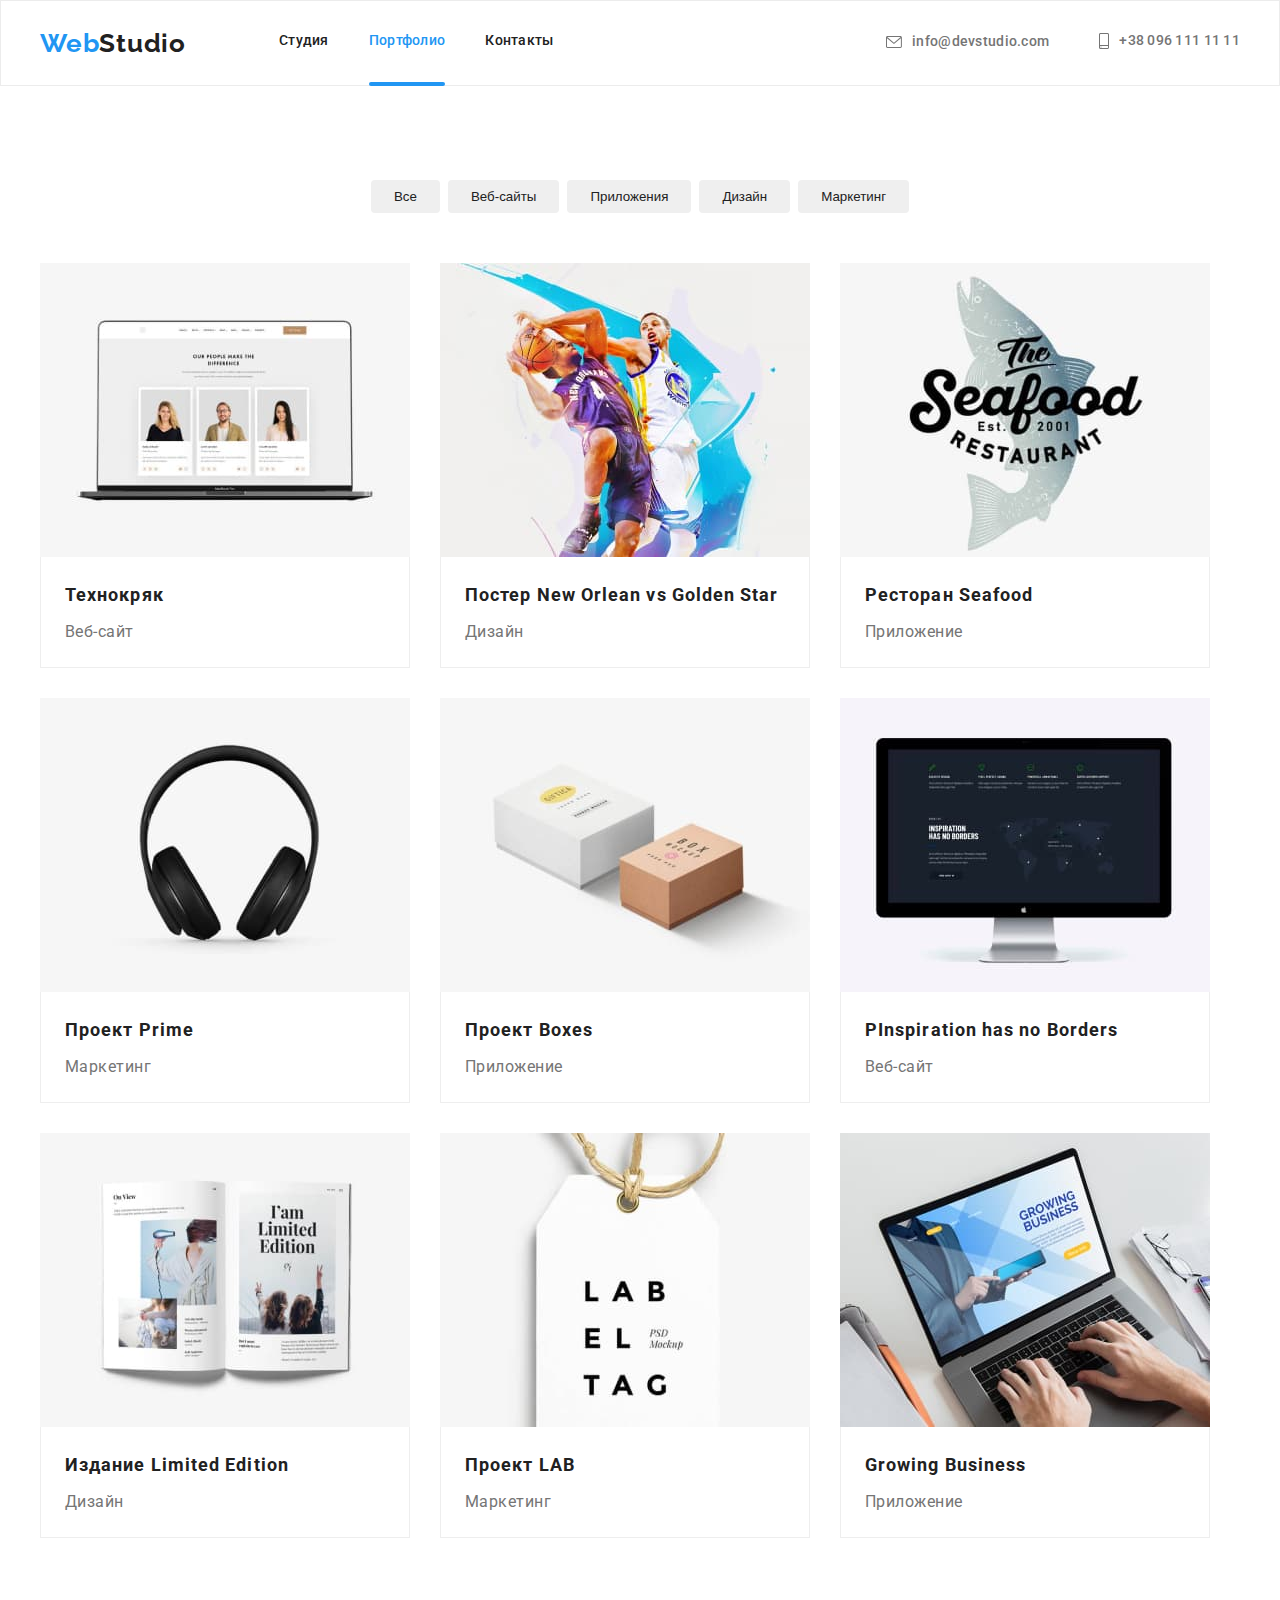
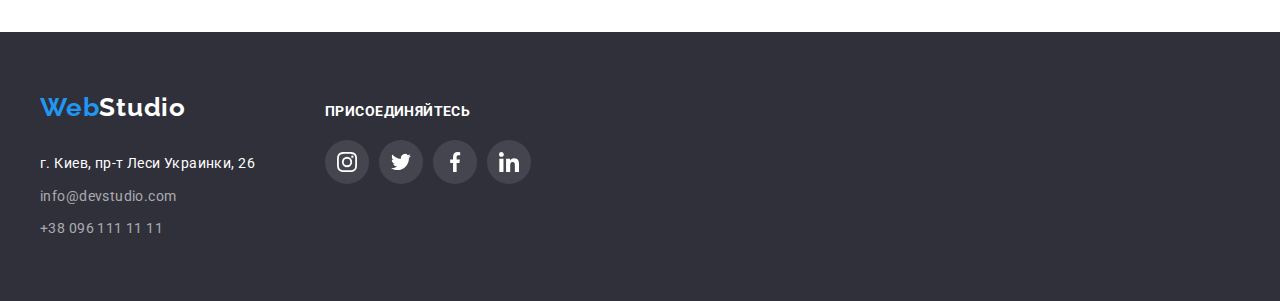
==== portfolio.html @ f59c638e "111" ====
<!DOCTYPE html>
<html lang="en">
  <head>
    <meta charset="UTF-8" />
    <meta http-equiv="X-UA-Compatible" content="IE=edge" />
    <meta name="viewport" content="width=device-width, initial-scale=1.0" />
    <title>Portfolio</title>
    <link
      rel="stylesheet"
      href="https://cdnjs.cloudflare.com/ajax/libs/modern-normalize/1.1.0/modern-normalize.min.css"
      integrity="sha512-wpPYUAdjBVSE4KJnH1VR1HeZfpl1ub8YT/NKx4PuQ5NmX2tKuGu6U/JRp5y+Y8XG2tV+wKQpNHVUX03MfMFn9Q=="
      crossorigin="anonymous"
      referrerpolicy="no-referrer"
    />
    <link rel="preconnect" href="https://fonts.gstatic.com" />
    <link rel="preconnect" href="https://fonts.googleapis.com" />
    <link rel="preconnect" href="https://fonts.gstatic.com" crossorigin />
    <link
      href="https://fonts.googleapis.com/css2?family=Raleway:wght@700&family=Roboto:wght@400;500;700;900&display=swap"
      rel="stylesheet"
    />
    <link rel="stylesheet" href="./css/styles.css" />
  </head>
  <body>
    <div>
      <!--Шапка сайта-->
      <header class="page-header">
        <div class="container header-container">
          <nav class="nav-box">
            <a class="nav-logo" href="./index.html"
              ><span class="logo-web">Web</span><span class="logo-studio">Studio</span></a
            >
            <ul class="site-nav">
              <li class="nav-item"><a href="./index.html" class="link">Студия</a></li>
              <li class="nav-item"><a href="" class="link current">Портфолио</a></li>
              <li class="nav-item"><a href="" class="link">Контакты</a></li>
            </ul>
          </nav>
          <!--Контакты-->
          <ul class="contact-nav">
            <li class="item">
              <a href="mailto:info@devstudio.com" class="contacts-link">
                <svg class="contact-nav-icon-f">
                  <use href="./images/hover-images/sprite-hover.svg#icon-envelope-2"></use>
                </svg>
                info@devstudio.com
              </a>
            </li>
            <li class="item">
              <a href="tel:+380961111111" class="contacts-link">
                <svg class="contact-nav-icon-s">
                  <use href="./images/hover-images/sprite-hover.svg#icon-smartphone-2"></use>
                </svg>
                +38 096 111 11 11
              </a>
            </li>
          </ul>
        </div>
      </header>
      <main>
        <!-----------Cписок кнопок - List of buttons -------->
        <section class="section">
          <div class="container">
            <h1 class="visually-hidden">Кнопки</h1>
            <ul class="ul-filter">
              <li class="filter-item"><button type="button" class="btn">Все</button></li>
              <li class="filter-item"><button type="button" class="btn">Веб-сайты</button></li>
              <li class="filter-item"><button type="button" class="btn">Приложения</button></li>
              <li class="filter-item"><button type="button" class="btn">Дизайн</button></li>
              <li class="filter-item"><button type="button" class="btn">Маркетинг</button></li>
            </ul>
            <!-------------- Portfolio ------------->
            <ul class="portfolio">
              <li class="portfolio-image">
                <a chref="#" class="portfolio-img">
                  <div class="portfolio-thumb">
                    <div class="thumb-box">
                      <img
                        src="./images/img1.jpg"
                        class="portfolio-photo"
                        alt="screenshot"
                        width="370"
                      />
                      <p class="thumb-text">
                        Технокряк это современная площадка распространения коронавируса. Компании
                        используют эту платформу для цифрового шпионажа и атак на защищённые сервера
                        конкурентов.
                      </p>
                    </div>
                    <div class="portfolio-name">
                      <h2 class="portfolio-title">Технокряк</h2>
                      <p class="portfolio-text">Веб-сайт</p>
                    </div>
                  </div>
                </a>
              </li>
              <li class="portfolio-image">
                <a chref="#" class="portfolio-img">
                  <div class="portfolio-thumb">
                    <div class="thumb-box">
                      <img
                        src="./images/img2.jpg"
                        class="portfolio-photo"
                        alt="Poster New Orlean vs Golden Star"
                        width="370"
                      />
                      <p class="thumb-text">
                        Технокряк это современная площадка распространения коронавируса. Компании
                        используют эту платформу для цифрового шпионажа и атак на защищённые сервера
                        конкурентов.
                      </p>
                    </div>
                    <div class="portfolio-name">
                      <h2 class="portfolio-title">Постер New Orlean vs Golden Star</h2>
                      <p class="portfolio-text">Дизайн</p>
                    </div>
                  </div>
                </a>
              </li>
              <li class="portfolio-image">
                <a chref="#" class="portfolio-img">
                  <div class="portfolio-thumb">
                    <div class="thumb-box">
                      <img
                        src="./images/img3.jpg"
                        class="portfolio-photo"
                        alt="tablet image"
                        width="370"
                      />
                      <p class="thumb-text">
                        Технокряк это современная площадка распространения коронавируса. Компании
                        используют эту платформу для цифрового шпионажа и атак на защищённые сервера
                        конкурентов.
                      </p>
                    </div>
                    <div class="portfolio-name">
                      <h2 class="portfolio-title">Ресторан Seafood</h2>
                      <p class="portfolio-text">Приложение</p>
                    </div>
                  </div>
                </a>
              </li>
              <li class="portfolio-image">
                <a chref="#" class="portfolio-img">
                  <div class="portfolio-thumb">
                    <div class="thumb-box">
                      <img
                        src="./images/img4.jpg"
                        class="portfolio-photo"
                        alt="headphones image"
                        width="370"
                      />
                      <p class="thumb-text">
                        Технокряк это современная площадка распространения коронавируса. Компании
                        используют эту платформу для цифрового шпионажа и атак на защищённые сервера
                        конкурентов.
                      </p>
                    </div>
                    <div class="portfolio-name">
                      <h2 class="portfolio-title">Проект Prime</h2>
                      <p class="portfolio-text">Маркетинг</p>
                    </div>
                  </div>
                </a>
              </li>
              <li class="portfolio-image">
                <a chref="#" class="portfolio-img">
                  <div class="portfolio-thumb">
                    <div class="thumb-box">
                      <img
                        src="./images/img5.jpg"
                        class="portfolio-photo"
                        alt="boxes image"
                        width="370"
                      />
                      <p class="thumb-text">
                        Технокряк это современная площадка распространения коронавируса. Компании
                        используют эту платформу для цифрового шпионажа и атак на защищённые сервера
                        конкурентов.
                      </p>
                    </div>
                    <div class="portfolio-name">
                      <h2 class="portfolio-title">Проект Boxes</h2>
                      <p class="portfolio-text">Приложение</p>
                    </div>
                  </div>
                </a>
              </li>
              <li class="portfolio-image">
                <a chref="#" class="portfolio-img">
                  <div class="portfolio-thumb">
                    <div class="thumb-box">
                      <img
                        src="./images/img6.jpg"
                        class="portfolio-photo"
                        alt="monitor image"
                        width="370"
                      />
                      <p class="thumb-text">
                        Технокряк это современная площадка распространения коронавируса. Компании
                        используют эту платформу для цифрового шпионажа и атак на защищённые сервера
                        конкурентов.
                      </p>
                    </div>
                    <div class="portfolio-name">
                      <h2 class="portfolio-title">РInspiration has no Borders</h2>
                      <p class="portfolio-text">Веб-сайт</p>
                    </div>
                  </div>
                </a>
              </li>
              <li class="portfolio-image">
                <a chref="#" class="portfolio-img">
                  <div class="portfolio-thumb">
                    <div class="thumb-box">
                      <img
                        src="./images/img7.jpg"
                        class="portfolio-photo"
                        alt="book image"
                        width="370"
                      />
                      <p class="thumb-text">
                        Технокряк это современная площадка распространения коронавируса. Компании
                        используют эту платформу для цифрового шпионажа и атак на защищённые сервера
                        конкурентов.
                      </p>
                    </div>
                    <div class="portfolio-name">
                      <h2 class="portfolio-title">Издание Limited Edition</h2>
                      <p class="portfolio-text">Дизайн</p>
                    </div>
                  </div>
                </a>
              </li>
              <li class="portfolio-image">
                <a chref="#" class="portfolio-img">
                  <div class="portfolio-thumb">
                    <div class="thumb-box">
                      <img
                        src="./images/img8.jpg"
                        class="portfolio-photo"
                        alt="book image"
                        width="370"
                      />
                      <p class="thumb-text">
                        Технокряк это современная площадка распространения коронавируса. Компании
                        используют эту платформу для цифрового шпионажа и атак на защищённые сервера
                        конкурентов.
                      </p>
                    </div>
                    <div class="portfolio-name">
                      <h2 class="portfolio-title">Проект LAB</h2>
                      <p class="portfolio-text">Маркетинг</p>
                    </div>
                  </div>
                </a>
              </li>
              <li class="portfolio-image">
                <a chref="#" class="portfolio-img">
                  <div class="portfolio-thumb">
                    <div class="thumb-box">
                      <img
                        src="./images/img9.jpg"
                        class="portfolio-photo"
                        alt="laptop image"
                        width="370"
                      />
                      <p class="thumb-text">
                        Технокряк это современная площадка распространения коронавируса. Компании
                        используют эту платформу для цифрового шпионажа и атак на защищённые сервера
                        конкурентов.
                      </p>
                    </div>
                    <div class="portfolio-name">
                      <h2 class="portfolio-title">Growing Business</h2>
                      <p class="portfolio-text">Приложение</p>
                    </div>
                  </div>
                </a>
              </li>
            </ul>
          </div>
        </section>
      </main>
      <footer class="footer">
        <div class="container footer-container">
          <div class="footer-addres">
            <a class="footer-logo" href="#"
              ><span class="f-web">Web</span><span class="f-webstudio">Studio</span></a
            >
            <address class="adress">
              <ul class="footer-addres">
                <li class="footer-item">
                  <a
                    href="https://www.google.com/maps/place/%D0%B1%D1%83%D0%BB%D1%8C%D0%B2%D0%B0%D1%80+%D0%9B%D0%B5%D1%81%D1%96+%D0%A3%D0%BA%D1%80%D0%B0%D1%97%D0%BD%D0%BA%D0%B8,+26,+%D0%9A%D0%B8%D1%97%D0%B2,+02000/@50.4271245,30.5353084,15.75z/data=!4m5!3m4!1s0x40d4cf0e033ecbe9:0x57a4dffefec77da0!8m2!3d50.4265807!4d30.5383858"
                    class="address-map"
                    >г. Киев, пр-т Леси Украинки, 26</a
                  >
                </li>
                <li class="footer-item">
                  <a href="mailto:info@devstudio.com" class="contacts">info@devstudio.com</a>
                </li>
                <li class="footer-item">
                  <a href="tel:+380961111111" class="contacts">+38 096 111 11 11</a>
                </li>
              </ul>
            </address>
          </div>
          <div class="fsocial-title">
            <h2 class="footer-title">присоединяйтесь</h2>
            <ul class="fsocial-list">
              <li class="fsocial-item">
                <a href="#" class="fsocial-link">
                  <svg class="fsocial-icon">
                    <use href="./images/footer-networks/sprite-footer1.svg#icon-instagram1-1"></use>
                  </svg>
                </a>
              </li>
              <li class="fsocial-item">
                <a href="#" class="fsocial-link">
                  <svg class="fsocial-icon">
                    <use href="./images/footer-networks/sprite-footer1.svg#icon-twitter2-1"></use>
                  </svg>
                </a>
              </li>
              <li class="fsocial-item">
                <a href="#" class="fsocial-link">
                  <svg class="fsocial-icon">
                    <use href="./images/footer-networks/sprite-footer1.svg#icon-facebook3-1"></use>
                  </svg>
                </a>
              </li>
              <li class="fsocial-item">
                <a href="#" class="fsocial-link">
                  <svg class="fsocial-icon" width="20" height="20">
                    <use href="./images/footer-networks/sprite-footer1.svg#icon-linkedin4-1"></use>
                  </svg>
                </a>
              </li>
            </ul>
          </div>
        </div>
      </footer>
    </div>
  </body>
</html>
---- css/styles.css ----
:root {
  --titles-text-color-first: #212121;
  --text-color: #757575;
  --accent-color-text: #ffffff;
  --accent-color: #2196f3;
  --accent-color-sec: #1a72b9;
  --background-color: #2f303a;
  --logo-color: #000000;
  --backing-color: #f5f4fa;
  --header-color: #ececec;
  --portfolio-color: #e5e5e5;
  --clients-color: #afb1b8;
  --time: cubic-bezier(0.4, 0, 0.2, 1);

  /* первичный цвет фона - #E5E5E5; */
  /*  вторичный цвет фона - #F5F4FA;*/
  /* основной фон кнопок партфолио #F5F4FA */
}
h1,
h2,
h3,
h4,
h5,
h6,
p {
  margin-top: 0;
  margin-bottom: 0;
}
ul {
  margin: 0;
  list-style: none;
  padding-inline-start: 0;
}
a {
  text-decoration: none;
  cursor: pointer;
}
img {
  display: block;
  max-width: 100%;
  height: auto;
}
body {
  font-family: Roboto, sans-serif;
  background-color: var(-accent-color-text);
  color: var(--titles-text-color-first);
  margin: 0; /* Чтобы снять авто-margin браузера*/
}
ul {
  list-style: none;
  padding: 0;
}
.visually-hidden {
  position: absolute;
  clip: rect(0 0 0 0);
  width: 1px;
  height: 1px;
  margin: -1px;
}
/* Page-header */
.page-header {
  border: 1px solid var(--header-color);
}
.header-container {
  display: flex;
  align-items: center;
}
.container {
  width: 1200px;
  margin-left: auto;
  margin-right: auto;
  padding-left: 15px;
  padding-right: 15px;
}
.nav-box {
  align-items: center;
  /* justify-content: space-between; */
  background-color: var(--accent-color-text);
}

.site-nav .link .current {
  color: var(--accent-color);
}
.link.current {
  color: var(--accent-color);
}
.current::after {
  content: '';
  display: block;
  position: relative;
  top: 33px;

  width: 100%;
  height: 4px;
  background-color: var(--accent-color);
  border-radius: 2px;
}

.nav-logo {
  margin-right: 93px;
}
.site-nav {
  display: flex;
}
.site-nav .nav-item + .nav-item {
  margin-left: 40px;
}
.nav-logo {
  margin-right: 93px;
  text-decoration: none;
}
.logo-web {
  font-family: Raleway, sans-serif;
  color: var(--accent-color);
  font-weight: 700;
  font-size: 26px;
  line-height: 1.19;
  letter-spacing: 0.03em;

  transition: color 250ms var(--time);
}
.logo-web:hover,
.logo-web:focus {
  color: var(--accent-color);
}
.logo-studio {
  font-family: Raleway, sans-serif;
  color: var(--titles-text-color-first);
  font-weight: 700;
  font-size: 26px;
  line-height: 1.19;
  letter-spacing: 0.03em;

  transition: color 250ms var(--time);
}
.logo-studio:hover,
.logo-studio:focus {
  color: var(--accent-color);
}
.nav-box {
  display: flex;
}
.site-nav {
  display: flex;
}
/* .site-nav .item+ .item{
  margin-left: 50px;
} */
/* .site-nav .item:not(:last-child) {
  margin-right: 50px;
} */
.site-nav .link {
  display: block; /* делает элемент блочным */
  padding-top: 32px;
  padding-bottom: 32px;
  color: var(--titles-text-color-first);
  font-weight: 500;
  font-size: 14px;
  line-height: 1.14;
  letter-spacing: 0.02em;
  text-decoration: none;

  transition: color 250ms var(--time);
}
.site-nav .link:hover,
.site-nav .link:focus {
  color: var(--accent-color);
}
.site-nav .link.current {
  color: var(--accent-color);
}
/* Contacts */
.contact-nav {
  display: flex;
  margin-left: auto;
}
.contact-nav .item + .item {
  margin-left: 50px;
}
.contact-nav-icon-f {
  width: 16px;
  height: 12px;
  margin-right: 10px;
  fill: currentColor;
}
.contact-nav-icon-s {
  width: 10px;
  height: 16px;
  margin-right: 10px;
  fill: currentColor;
}
.contacts-link {
  display: inline-flex;
  align-items: center;
  color: var(--text-color);
  font-weight: 500;
  font-size: 14px;
  line-height: 1.14;
  letter-spacing: 0.02em;

  transition: color 250ms var(--time);
}
.contact-nav.item:last-child {
  margin-right: 0;
}
.contacts-link:hover,
.contacts-link:focus {
  color: var(--accent-color);
}

/* Hero */
.hero {
  padding-top: 200px;
  padding-bottom: 200px;
  max-width: 1600px;
  margin-left: auto;
  margin-right: auto;
  text-align: center;
  background-repeat: no-repeat;
  background-size: cover;
  background-position: center;
  background-image: linear-gradient(to right, rgba(47, 48, 58, 0.4), rgba(47, 48, 58, 0.4)),
    url(../images/Head.jpg);
}
.hero-title.centered {
  text-align: center;
  margin-bottom: 30px;
  width: 696px;
  text-align: center;
  margin-left: auto;
  margin-right: auto;
  font-weight: 900;
  font-size: 44px;
  line-height: 1.36;
  letter-spacing: 0.06em;
  text-transform: uppercase;
  color: var(--accent-color-text);
}
/* Hero button*/
.hero-button {
  color: var(--accent-color-text);
  background-color: var(--accent-color);
  cursor: pointer;
  font-weight: 700;
  font-size: 16px;
  line-height: 1.87;
  letter-spacing: 0.06em;
  text-decoration: none;
  border-radius: 4px;
  padding: 10px 32px;
}
.hero-button:hover,
.hero-button:focus {
  color: var(--accent-color-text);
  background-color: var(--accent-color-sec);
}
/* Features - Приемущества */
.hidden {
  visibility: hidden;
}
.section {
  padding: 94px 0;
}
.section-titles h2 {
  visibility: hidden;
}
.feature-list {
  display: flex;
}

.feature-item:not(first-child) {
  margin-right: 30px;
}
.feature-title {
  color: var(--titles-text-color-first);
  font-weight: 700;
  font-size: 14px;
  line-height: 1.14;
  letter-spacing: 0.03em;
  text-transform: uppercase;
}
.feature-text {
  margin-top: 10px;
  color: var(--text-color);
  font-size: 14px;
  line-height: 1.71;
  letter-spacing: 0.03em;
}
.feature-icon {
  display: flex;
  justify-content: center;
  align-items: center;
  height: 120px;
  background-color: var(--backing-color);
  margin-bottom: 30px;
}
.feature-icon .icon {
  width: 70px;
  height: 70px;
}
/* About us */
.about-us-section {
  text-align: center;
  padding-top: 0px;
  padding-bottom: 94px;
}
.about-us-title {
  color: var(--titles-text-color-first);
  font-weight: 700;
  font-size: 36px;
  line-height: 1.17;
  text-align: center;
  letter-spacing: 0.03em;
}
.about-us-list {
  display: flex;
  margin-top: 50px;
  margin-left: -30px;
}
.about-us-item {
  margin-left: 30px;
}
.applications-image {
  position: relative;
}
.applications {
  position: absolute;
  bottom: 0;
  display: flex;
  justify-content: center;
  align-items: center;
  width: 370px;
  height: 70px;
  background-color: rgba(47, 48, 58, 0.8);
}
.applications-text {
  color: var(--accent-color-text);
  font-weight: 700;
  font-size: 14px;
  line-height: 1.14;
  text-align: center;
  letter-spacing: 0.03em;
  text-transform: uppercase;
}
/* .about-us-item:first-child {
  margin-left: 0px;
} */
/*Team */
.team {
  background-color: var(--backing-color);
}
.team-container {
  margin-left: auto;
  margin-right: auto;
  padding-left: 15px;
  padding-right: 15px;
}
.team-head-title {
  margin-bottom: 50px;
  color: var(-titles-text-color-first);
  font-weight: 700;
  font-size: 36px;
  line-height: 1.17;
  text-align: center;
  letter-spacing: 0.03em;
}
.team-list {
  display: flex;
  margin-left: -30px;
}
.team-item {
  flex-basis: calc(100% / 4-30px);
  margin-left: 30px;
  background-color: var(--accent-color-text);
  border-radius: 0px 0px 4px 4px;
  box-shadow: 0px 4px 4px rgba(0, 0, 0, 0.15);
}
.card-content {
  padding-top: 30px;
  padding-bottom: 30px;
}
.title {
  color: var(--titles-text-color-first);
  font-weight: 500;
  font-size: 16px;
  line-height: 1.19;
  text-align: center;
  letter-spacing: 0.03em;
}
.text {
  color: var(--text-color);
  margin-top: 10px;
  font-weight: normal;
  font-size: 16px;
  line-height: 1.19;
  text-align: center;
  letter-spacing: 0.03em;
}
.social-list {
  display: flex;
  justify-content: center;
  margin-top: 16px;
}
.social-item {
  width: 44px;
  height: 44px;
  margin-left: 10px;
}
.social-item:first-child {
  margin-left: 0;
}

.social-link {
  display: flex;
  align-items: center;
  justify-content: center;
  width: 100%;
  height: 100%;
  border-radius: 50%;
  color: var(--clients-color);

  transition: color 250ms var(--time), background-color 250ms var(--time);
}

.social-link:hover,
.social-link:focus {
  color: var(--accent-color-text);
  background-color: var(--accent-color);
}

.social-link:hover .social-icon,
.social-link:focus .social-icon {
  fill: var(--accent-color-text);
}
.social-icon {
  width: 20px;
  height: 20px;
  fill: currentColor;
}
/******** Buttons **************/

.ul-filter {
  display: flex;
  justify-content: center;
  margin-bottom: 50px;
}
.btn {
  padding: 8px 22px;
  border-style: none;
  cursor: pointer;
  border-radius: 4px;
  color: var(--titles-text-color-first);
  background-color: var(--backing color);
  text-align: center;
  border: 1px solid transparent;
  border-radius: 4px;

  transition: color 250ms var(--time), background-color 250ms var(--time);
}
.filter-item:not(:first-child) {
  margin-left: 8px;
}
.btn:hover,
.btn:focus {
  color: var(--accent-color-text);
  background-color: var(--accent-color);
  box-shadow: 0px 3px 1px rgba(0, 0, 0, 0.12), 0px 1px 2px rgba(0, 0, 0, 0.08),
    0px 2px 2px rgba(0, 0, 0, 0.1);
}
/************** Portfolio ******************/
.portfolio {
  display: flex;
  flex-wrap: wrap;
  margin: -15px;
}
.portfolio-image {
  margin: 15px;
  width: 370px;
  display: block;
}
.portfolio-img {
  display: block;
  align-items: center;
  background-color: var(--accent-color-text);
}
.portfolio-img:hover,
.portfolio-img:focus {
  box-shadow: 1px 4px 6px rgba(0, 0, 0, 0.16), 0px 4px 4px rgba(0, 0, 0, 0.06),
    0px 1px 1px rgba(0, 0, 0, 0.12);
}

/* ************** */
.portfolio-thumb {
  width: 370px;
  position: relative;
}
.thumb-box {
  position: relative;
  overflow: hidden;
}
.thumb-text {
  /* opacity: 0; */
  position: absolute;
  overflow: hidden;
  background-color: rgba(33, 150, 243, 0.9);
  left: 0;
  top: 0;
  width: 370px;
  height: 294px;

  display: flex;
  justify-content: center;
  align-items: center;
  padding: 63px 24px;

  font-style: normal;
  font-size: 18px;
  line-height: 1.56;
  letter-spacing: 0.03em;
  color: var(--accent-color-text);
  transform: translateY(100%);

  transition: transform 250ms var(--time);
}
.portfolio-img:hover .thumb-text,
.portfolio-img:focus .thumb-text {
  transform: translateZ(0);
  overflow: visible;
}
.portfolio-thumb:hover,
.portfolio-thumb:focus {
  transform: translateZ(100%);
  overflow: visible;
}

/* .thumb-box:hover .thumb-text {
  opacity: 1;
} */

/* ************************ */
.portfolio-title {
  color: var(--titles-text-color-first);
  font-weight: 700;
  font-size: 18px;
  line-height: 2;
  letter-spacing: 0.06em;
}
.portfolio-text {
  margin-top: 4px;
  color: var(--text-color);
  font-size: 16px;
  line-height: 1.87;
  letter-spacing: 0.03em;
}
.flex-container {
  display: flex;
  flex-wrap: wrap;
}
.flex-element {
  width: calc((100%-60) / 3);
}
.flex-element:nth-child(3n) {
  margin-right: 0;
}
.portfolio-name {
  padding: 20px 24px;
  border-bottom: 1px solid #eeeeee;
  border-right: 1px solid #eeeeee;
  border-left: 1px solid #eeeeee;
}
/* clients */
.clients {
  padding: 94px auto;
  background-color: var(-portfolio-color);
}
.section-title {
  margin-bottom: 50px;
  font-weight: 700;
  font-size: 36px;
  line-height: 1.17;
  text-align: center;
  letter-spacing: 0.03em;
}
.client-list {
  display: flex;
  justify-content: space-between;
  margin-top: 50px;
}
.client-item {
  width: 170px;
  height: 92px;
  margin-left: 30px;
}
.client-item:first-child {
  margin-left: 0;
}
.client-link {
  display: flex;
  justify-content: center;
  align-items: center;
  color: var(--clients-color);
  border: 1px solid var(--clients-color);
  border-radius: 4px;
  width: 100%;
  height: 100%;

  transition: color 250ms var(--time), background-color 250ms var(--time);
}

.client-link:hover,
.client-link:focus {
  color: var(--accent-color);
  border-color: var(--accent-color);
}
.client-link:hover .client-icon,
.client-link:focus .client-icon {
  fill: var(--accent-color);
}
.client-icon {
  width: 106px;
  height: 60px;
  fill: currentColor;
}
/************************* Footer ********************/
.footer {
  padding-top: 60px;
  padding-bottom: 60px;
  background-color: var(--background-color);
}
.footer-container {
  display: flex;
  align-items: baseline;
}
.footer-logo {
  font-family: Raleway, sans-serif;
  color: var(--accent-color-text);
  font-weight: 700;
  font-size: 26px;
  line-height: 1.19;
  letter-spacing: 0.03em;
}
.f-web {
  color: var(--accent-color);
  font-family: Raleway;
  font-weight: 700;
  font-size: 26px;
  line-height: 1.19;
  letter-spacing: 0.03em;

  transition: color 250ms var(--time);
}
.f-webstudio {
  font-family: Raleway;
  font-weight: 700;
  font-size: 26px;
  line-height: 1.19;
  letter-spacing: 0.03em;

  transition: color 250ms var(--time);
}
.footer-logo:hover,
.footer-logo:focus {
  color: var(--accent-color);
}
.footer-addres {
  display: inline-block;
}
.address-map {
  display: inline-block;
  font-style: normal;
  margin-top: 20px;
  color: var(--accent-color-text);
  font-style: normal;
  font-size: 14px;
  line-height: 1.71;
  letter-spacing: 0.03em;

  transition: color 250ms var(--time);
}
.contacts {
  color: rgba(255, 255, 255, 0.6);
  font-style: normal;
  font-size: 14px;
  line-height: 1.71;
  letter-spacing: 0.03em;

  transition: color 250ms var(--time);
}

.footer-item {
  margin-top: 9px;
}

.address-map:hover,
.address-map:focus {
  color: var(--accent-color);
}
.contacts:hover,
.contacts:focus {
  color: var(--accent-color);
}
.fsocial-title {
  margin-left: 70px;
}
.footer-title {
  color: var(--accent-color-text);
  font-weight: 700;
  font-size: 14px;
  line-height: 1.14;
  letter-spacing: 0.03em;
  text-transform: uppercase;
}
.fsocial-list {
  display: flex;
  justify-content: center;
  margin-top: 20px;
}
.fsocial-icon {
  width: 20px;
  height: 20px;
}
.fsocial-item {
  width: 44px;
  height: 44px;
  margin-left: 10px;
}
.fsocial-item:first-child {
  margin-left: 0;
}
.fsocial-link {
  display: flex;
  justify-content: center;
  align-items: center;
  width: 100%;
  height: 100%;
  border-radius: 50%;
  color: #afb1b8;
  background: rgba(255, 255, 255, 0.1);

  transition: color 250ms var(--time), background-color 250ms var(--time);
}
.fsocial-icon {
  fill: var(--accent-color-text);
}

.fsocial-link:hover,
.fsocial-link:focus {
  fill: var(--accent-color-text);
  background-color: var(--accent-color);
}
.fsocial-link:hover .fsocial-icon,
.fsocial-link:focus .fsocial-icon {
  fill: var(--accent-color-text);
}

/* ****************subscribe */

.subscribe-container {
  width: 570px;
  height: 86px;
  margin-left: 93px;
  display: flex;
  align-items: flex-end;
}
.subscribe-email {
  display: inline-block;
  margin-right: 12px;
}
.sub-text {
  margin-bottom: 20px;

  font-weight: 700;
  font-size: 14px;
  line-height: 1.14;
  letter-spacing: 0.03em;
  text-transform: uppercase;

  color: #ffffff;
  cursor: pointer;
}
.subscribe-input {
  margin-top: 18px;
  padding-left: 16px;
  width: 358px;
  height: 50px;
  border: 1px solid rgba(255, 255, 255, 0.3);
  box-sizing: border-box;
  filter: drop-shadow(0px 4px 4px rgba(0, 0, 0, 0.15));
  border-radius: 4px;
  background: #2f303a;
}
.subscribe-input::placeholder {
  font-family: Roboto;
  font-style: normal;
  font-weight: normal;
  font-size: 16px;
  line-height: 20px;

  display: flex;
  align-items: center;
  letter-spacing: 0.03em;

  color: rgba(255, 255, 255, 0.6);
}
.subscribe-submit {
  width: 200px;
  height: 50px;
  cursor: pointer;
}
.subscribe-submit {
  font-style: normal;
  font-weight: 700;
  font-size: 16px;
  line-height: 1.87;

  padding: 10px 28px;
  display: flex;
  align-items: center;
  text-align: center;
  letter-spacing: 0.06em;
  color: #ffffff;
  background: #2196f3;
  box-shadow: 0px 4px 4px rgba(0, 0, 0, 0.15);
  border-radius: 4px;
  border: transparent;
}
.icon-send {
  margin-left: 10px;
}

/* *******Modal window********** */

.backdrop {
  position: fixed;
  top: 0;
  left: 0;
  width: 100%;
  height: 100%;
  background-color: rgba(0, 0, 0, 0.4);

  opacity: 1;
  transition: opacity 250ms var(--time);
}
.backdrop.is-hidden {
  opacity: 0;
  pointer-events: none; /* пропускает через себя клик*/
}
.backdrop.is-hidden .modal {
  transform: (-50%, -50%) scale(0.9);
}
.modal {
  position: absolute;
  top: 50%;
  left: 50%;
  transform: translate(-50%, -50%) scale(1);

  min-width: 528px;
  min-height: 581px;
  background-color: var(--accent-color-text);

  border-radius: 4px;
  background-color: #ffffff;
  box-shadow: 0px 1px 3px rgba(0, 0, 0, 0.12), 0px 1px 1px rgba(0, 0, 0, 0.14),
    0px 2px 1px rgba(0, 0, 0, 0.2);

  /* transition: background-color, 250ms, var(--time); */
  transform: (-50%, -50%) scale(1);
  transition: transform 250ms var(--time);
}
.modal-close {
  position: absolute;
  top: 8px;
  right: 8px;
  cursor: pointer;

  display: flex;
  justify-content: center;
  align-items: center;
  width: 30px;
  height: 30px;
  border-radius: 50%;

  border: 1px solid rgba(0, 0, 0, 0.1);
  background: var(--accent-color-text);
}
.modal-close-icon:hover,
.modal-close-icon:focus {
  color: var(--accent-color-text);
}
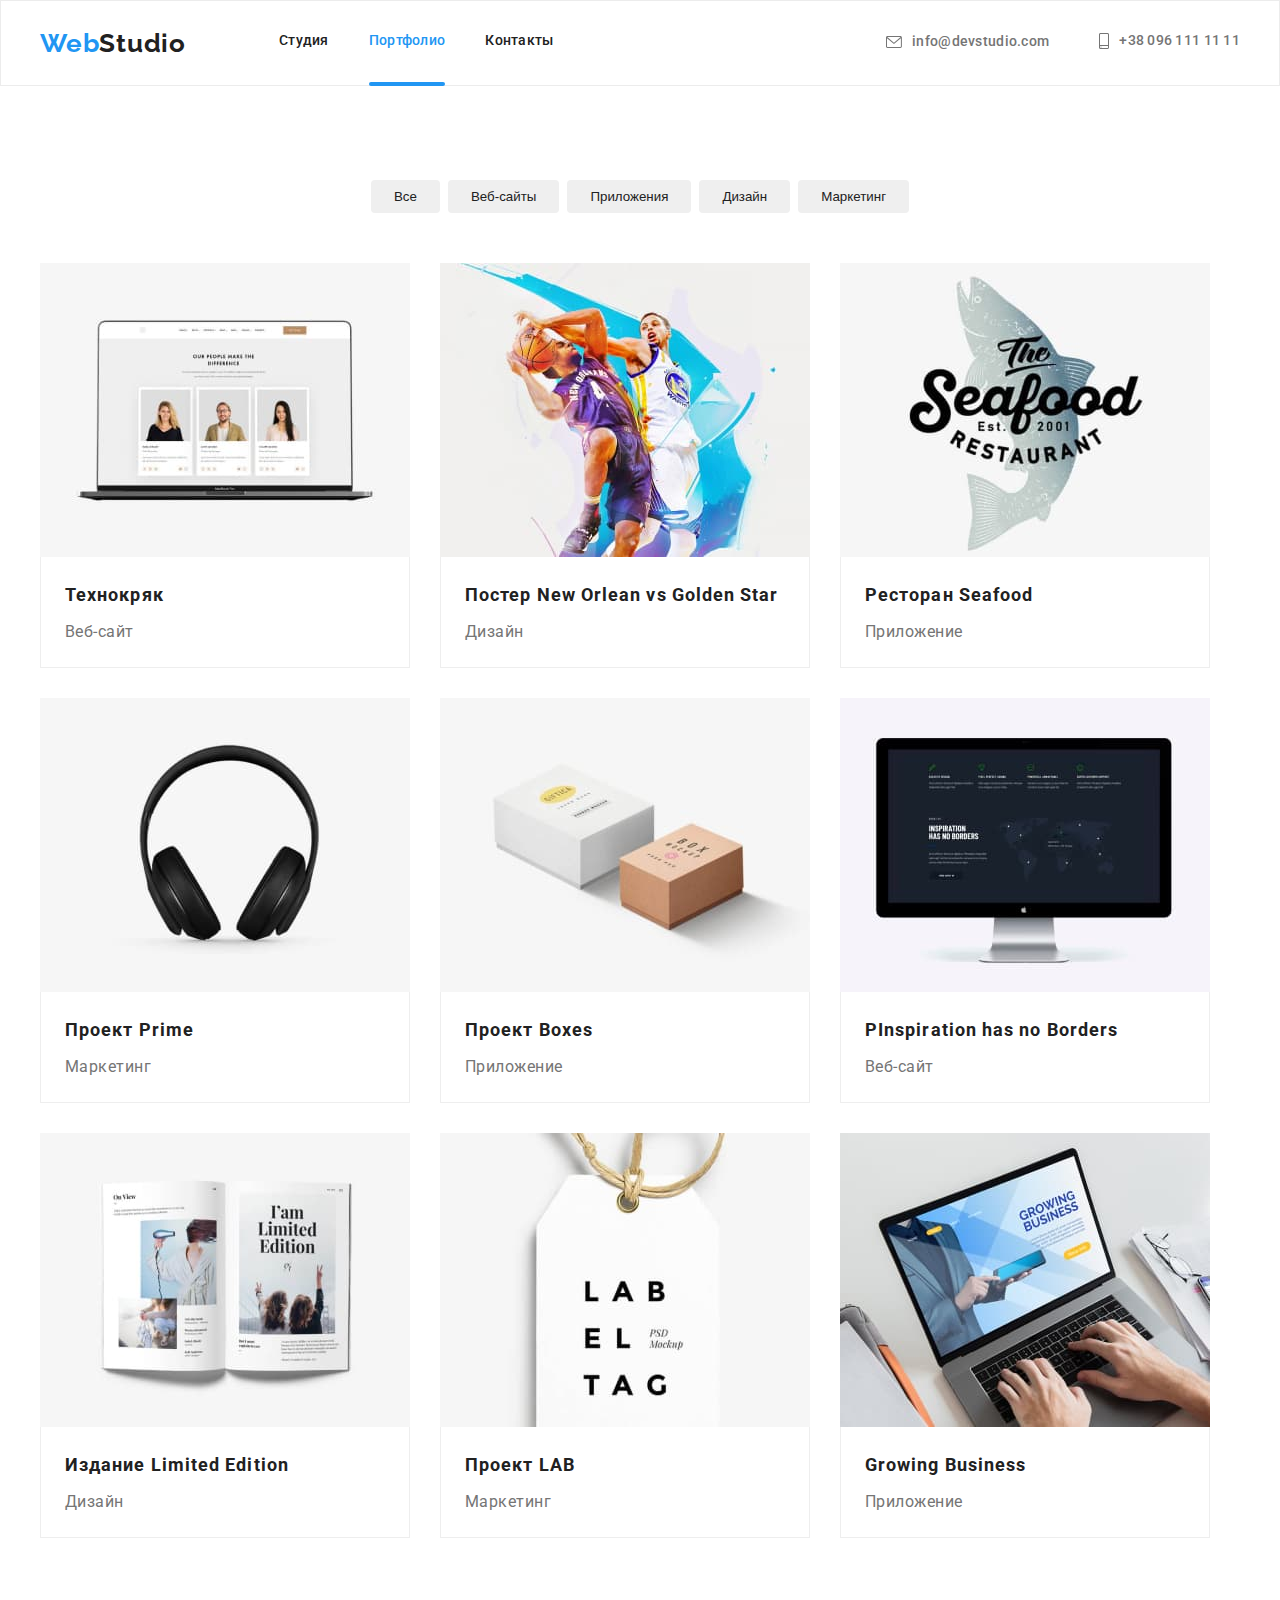
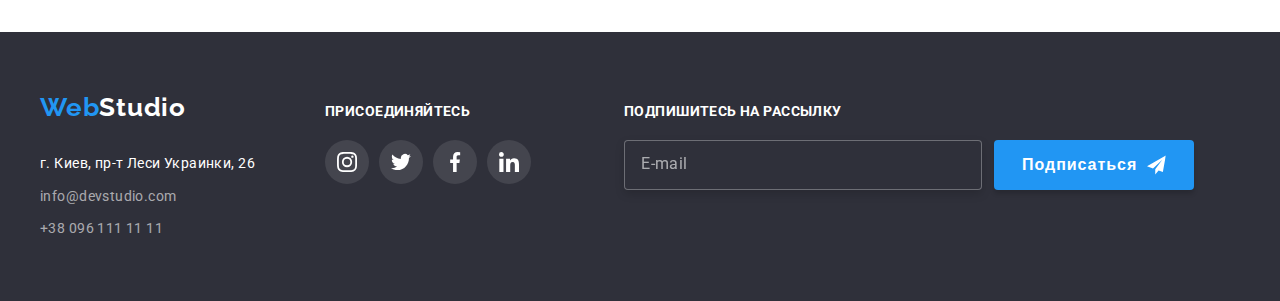
==== commit ad02ba3b: "footer+" ====
--- a/portfolio.html
+++ b/portfolio.html
@@ -72,209 +72,191 @@
             <!-------------- Portfolio ------------->
             <ul class="portfolio">
               <li class="portfolio-image">
-                <a chref="#" class="portfolio-img">
-                  <div class="portfolio-thumb">
-                    <div class="thumb-box">
-                      <img
-                        src="./images/img1.jpg"
-                        class="portfolio-photo"
-                        alt="screenshot"
-                        width="370"
-                      />
-                      <p class="thumb-text">
-                        Технокряк это современная площадка распространения коронавируса. Компании
-                        используют эту платформу для цифрового шпионажа и атак на защищённые сервера
-                        конкурентов.
-                      </p>
-                    </div>
-                    <div class="portfolio-name">
-                      <h2 class="portfolio-title">Технокряк</h2>
-                      <p class="portfolio-text">Веб-сайт</p>
-                    </div>
-                  </div>
-                </a>
-              </li>
-              <li class="portfolio-image">
-                <a chref="#" class="portfolio-img">
-                  <div class="portfolio-thumb">
-                    <div class="thumb-box">
-                      <img
-                        src="./images/img2.jpg"
-                        class="portfolio-photo"
-                        alt="Poster New Orlean vs Golden Star"
-                        width="370"
-                      />
-                      <p class="thumb-text">
-                        Технокряк это современная площадка распространения коронавируса. Компании
-                        используют эту платформу для цифрового шпионажа и атак на защищённые сервера
-                        конкурентов.
-                      </p>
-                    </div>
-                    <div class="portfolio-name">
-                      <h2 class="portfolio-title">Постер New Orlean vs Golden Star</h2>
-                      <p class="portfolio-text">Дизайн</p>
-                    </div>
-                  </div>
-                </a>
-              </li>
-              <li class="portfolio-image">
-                <a chref="#" class="portfolio-img">
-                  <div class="portfolio-thumb">
-                    <div class="thumb-box">
-                      <img
-                        src="./images/img3.jpg"
-                        class="portfolio-photo"
-                        alt="tablet image"
-                        width="370"
-                      />
-                      <p class="thumb-text">
-                        Технокряк это современная площадка распространения коронавируса. Компании
-                        используют эту платформу для цифрового шпионажа и атак на защищённые сервера
-                        конкурентов.
-                      </p>
-                    </div>
-                    <div class="portfolio-name">
-                      <h2 class="portfolio-title">Ресторан Seafood</h2>
-                      <p class="portfolio-text">Приложение</p>
-                    </div>
-                  </div>
-                </a>
-              </li>
-              <li class="portfolio-image">
-                <a chref="#" class="portfolio-img">
-                  <div class="portfolio-thumb">
-                    <div class="thumb-box">
-                      <img
-                        src="./images/img4.jpg"
-                        class="portfolio-photo"
-                        alt="headphones image"
-                        width="370"
-                      />
-                      <p class="thumb-text">
-                        Технокряк это современная площадка распространения коронавируса. Компании
-                        используют эту платформу для цифрового шпионажа и атак на защищённые сервера
-                        конкурентов.
-                      </p>
-                    </div>
-                    <div class="portfolio-name">
-                      <h2 class="portfolio-title">Проект Prime</h2>
-                      <p class="portfolio-text">Маркетинг</p>
-                    </div>
-                  </div>
-                </a>
-              </li>
-              <li class="portfolio-image">
-                <a chref="#" class="portfolio-img">
-                  <div class="portfolio-thumb">
-                    <div class="thumb-box">
-                      <img
-                        src="./images/img5.jpg"
-                        class="portfolio-photo"
-                        alt="boxes image"
-                        width="370"
-                      />
-                      <p class="thumb-text">
-                        Технокряк это современная площадка распространения коронавируса. Компании
-                        используют эту платформу для цифрового шпионажа и атак на защищённые сервера
-                        конкурентов.
-                      </p>
-                    </div>
-                    <div class="portfolio-name">
-                      <h2 class="portfolio-title">Проект Boxes</h2>
-                      <p class="portfolio-text">Приложение</p>
-                    </div>
-                  </div>
-                </a>
-              </li>
-              <li class="portfolio-image">
-                <a chref="#" class="portfolio-img">
-                  <div class="portfolio-thumb">
-                    <div class="thumb-box">
-                      <img
-                        src="./images/img6.jpg"
-                        class="portfolio-photo"
-                        alt="monitor image"
-                        width="370"
-                      />
-                      <p class="thumb-text">
-                        Технокряк это современная площадка распространения коронавируса. Компании
-                        используют эту платформу для цифрового шпионажа и атак на защищённые сервера
-                        конкурентов.
-                      </p>
-                    </div>
-                    <div class="portfolio-name">
-                      <h2 class="portfolio-title">РInspiration has no Borders</h2>
-                      <p class="portfolio-text">Веб-сайт</p>
-                    </div>
-                  </div>
-                </a>
-              </li>
-              <li class="portfolio-image">
-                <a chref="#" class="portfolio-img">
-                  <div class="portfolio-thumb">
-                    <div class="thumb-box">
-                      <img
-                        src="./images/img7.jpg"
-                        class="portfolio-photo"
-                        alt="book image"
-                        width="370"
-                      />
-                      <p class="thumb-text">
-                        Технокряк это современная площадка распространения коронавируса. Компании
-                        используют эту платформу для цифрового шпионажа и атак на защищённые сервера
-                        конкурентов.
-                      </p>
-                    </div>
-                    <div class="portfolio-name">
-                      <h2 class="portfolio-title">Издание Limited Edition</h2>
-                      <p class="portfolio-text">Дизайн</p>
-                    </div>
-                  </div>
-                </a>
-              </li>
-              <li class="portfolio-image">
-                <a chref="#" class="portfolio-img">
-                  <div class="portfolio-thumb">
-                    <div class="thumb-box">
-                      <img
-                        src="./images/img8.jpg"
-                        class="portfolio-photo"
-                        alt="book image"
-                        width="370"
-                      />
-                      <p class="thumb-text">
-                        Технокряк это современная площадка распространения коронавируса. Компании
-                        используют эту платформу для цифрового шпионажа и атак на защищённые сервера
-                        конкурентов.
-                      </p>
-                    </div>
-                    <div class="portfolio-name">
-                      <h2 class="portfolio-title">Проект LAB</h2>
-                      <p class="portfolio-text">Маркетинг</p>
-                    </div>
-                  </div>
-                </a>
-              </li>
-              <li class="portfolio-image">
-                <a chref="#" class="portfolio-img">
-                  <div class="portfolio-thumb">
-                    <div class="thumb-box">
-                      <img
-                        src="./images/img9.jpg"
-                        class="portfolio-photo"
-                        alt="laptop image"
-                        width="370"
-                      />
-                      <p class="thumb-text">
-                        Технокряк это современная площадка распространения коронавируса. Компании
-                        используют эту платформу для цифрового шпионажа и атак на защищённые сервера
-                        конкурентов.
-                      </p>
-                    </div>
-                    <div class="portfolio-name">
-                      <h2 class="portfolio-title">Growing Business</h2>
-                      <p class="portfolio-text">Приложение</p>
-                    </div>
+                <a href="#" class="portfolio-img">
+                  <div class="thumb-box">
+                    <img
+                      src="./images/img1.jpg"
+                      class="portfolio-photo"
+                      alt="screenshot"
+                      width="370"
+                    />
+                    <p class="thumb-text">
+                      Технокряк это современная площадка распространения коронавируса. Компании
+                      используют эту платформу для цифрового шпионажа и атак на защищённые сервера
+                      конкурентов.
+                    </p>
+                  </div>
+                  <div class="portfolio-name">
+                    <h2 class="portfolio-title">Технокряк</h2>
+                    <p class="portfolio-text">Веб-сайт</p>
+                  </div>
+                </a>
+              </li>
+              <li class="portfolio-image">
+                <a href="#" class="portfolio-img">
+                  <div class="thumb-box">
+                    <img
+                      src="./images/img2.jpg"
+                      class="portfolio-photo"
+                      alt="Poster New Orlean vs Golden Star"
+                      width="370"
+                    />
+                    <p class="thumb-text">
+                      Технокряк это современная площадка распространения коронавируса. Компании
+                      используют эту платформу для цифрового шпионажа и атак на защищённые сервера
+                      конкурентов.
+                    </p>
+                  </div>
+                  <div class="portfolio-name">
+                    <h2 class="portfolio-title">Постер New Orlean vs Golden Star</h2>
+                    <p class="portfolio-text">Дизайн</p>
+                  </div>
+                </a>
+              </li>
+              <li class="portfolio-image">
+                <a href="#" class="portfolio-img">
+                  <div class="thumb-box">
+                    <img
+                      src="./images/img3.jpg"
+                      class="portfolio-photo"
+                      alt="tablet image"
+                      width="370"
+                    />
+                    <p class="thumb-text">
+                      Технокряк это современная площадка распространения коронавируса. Компании
+                      используют эту платформу для цифрового шпионажа и атак на защищённые сервера
+                      конкурентов.
+                    </p>
+                  </div>
+                  <div class="portfolio-name">
+                    <h2 class="portfolio-title">Ресторан Seafood</h2>
+                    <p class="portfolio-text">Приложение</p>
+                  </div>
+                </a>
+              </li>
+              <li class="portfolio-image">
+                <a href="#" class="portfolio-img">
+                  <div class="thumb-box">
+                    <img
+                      src="./images/img4.jpg"
+                      class="portfolio-photo"
+                      alt="headphones image"
+                      width="370"
+                    />
+                    <p class="thumb-text">
+                      Технокряк это современная площадка распространения коронавируса. Компании
+                      используют эту платформу для цифрового шпионажа и атак на защищённые сервера
+                      конкурентов.
+                    </p>
+                  </div>
+                  <div class="portfolio-name">
+                    <h2 class="portfolio-title">Проект Prime</h2>
+                    <p class="portfolio-text">Маркетинг</p>
+                  </div>
+                </a>
+              </li>
+              <li class="portfolio-image">
+                <a href="#" class="portfolio-img">
+                  <div class="thumb-box">
+                    <img
+                      src="./images/img5.jpg"
+                      class="portfolio-photo"
+                      alt="boxes image"
+                      width="370"
+                    />
+                    <p class="thumb-text">
+                      Технокряк это современная площадка распространения коронавируса. Компании
+                      используют эту платформу для цифрового шпионажа и атак на защищённые сервера
+                      конкурентов.
+                    </p>
+                  </div>
+                  <div class="portfolio-name">
+                    <h2 class="portfolio-title">Проект Boxes</h2>
+                    <p class="portfolio-text">Приложение</p>
+                  </div>
+                </a>
+              </li>
+              <li class="portfolio-image">
+                <a href="#" class="portfolio-img">
+                  <div class="thumb-box">
+                    <img
+                      src="./images/img6.jpg"
+                      class="portfolio-photo"
+                      alt="monitor image"
+                      width="370"
+                    />
+                    <p class="thumb-text">
+                      Технокряк это современная площадка распространения коронавируса. Компании
+                      используют эту платформу для цифрового шпионажа и атак на защищённые сервера
+                      конкурентов.
+                    </p>
+                  </div>
+                  <div class="portfolio-name">
+                    <h2 class="portfolio-title">РInspiration has no Borders</h2>
+                    <p class="portfolio-text">Веб-сайт</p>
+                  </div>
+                </a>
+              </li>
+              <li class="portfolio-image">
+                <a href="#" class="portfolio-img">
+                  <div class="thumb-box">
+                    <img
+                      src="./images/img7.jpg"
+                      class="portfolio-photo"
+                      alt="book image"
+                      width="370"
+                    />
+                    <p class="thumb-text">
+                      Технокряк это современная площадка распространения коронавируса. Компании
+                      используют эту платформу для цифрового шпионажа и атак на защищённые сервера
+                      конкурентов.
+                    </p>
+                  </div>
+                  <div class="portfolio-name">
+                    <h2 class="portfolio-title">Издание Limited Edition</h2>
+                    <p class="portfolio-text">Дизайн</p>
+                  </div>
+                </a>
+              </li>
+              <li class="portfolio-image">
+                <a href="#" class="portfolio-img">
+                  <div class="thumb-box">
+                    <img
+                      src="./images/img8.jpg"
+                      class="portfolio-photo"
+                      alt="book image"
+                      width="370"
+                    />
+                    <p class="thumb-text">
+                      Технокряк это современная площадка распространения коронавируса. Компании
+                      используют эту платформу для цифрового шпионажа и атак на защищённые сервера
+                      конкурентов.
+                    </p>
+                  </div>
+                  <div class="portfolio-name">
+                    <h2 class="portfolio-title">Проект LAB</h2>
+                    <p class="portfolio-text">Маркетинг</p>
+                  </div>
+                </a>
+              </li>
+              <li class="portfolio-image">
+                <a href="#" class="portfolio-img">
+                  <div class="thumb-box">
+                    <img
+                      src="./images/img9.jpg"
+                      class="portfolio-photo"
+                      alt="laptop image"
+                      width="370"
+                    />
+                    <p class="thumb-text">
+                      Технокряк это современная площадка распространения коронавируса. Компании
+                      используют эту платформу для цифрового шпионажа и атак на защищённые сервера
+                      конкурентов.
+                    </p>
+                  </div>
+                  <div class="portfolio-name">
+                    <h2 class="portfolio-title">Growing Business</h2>
+                    <p class="portfolio-text">Приложение</p>
                   </div>
                 </a>
               </li>
@@ -339,6 +321,31 @@
               </li>
             </ul>
           </div>
+          <div class="subscribe-container">
+            <h2 class="sub-text">Подпишитесь на рассылку</h2>
+            <ul class="subscribe-email">
+              <!-- div class="subscribe-email" -->
+              <li class="www">
+                <label for="subscribe-email" class="subscribe-title"></label>
+                <input
+                  id="subscribe-email"
+                  class="subscribe-input"
+                  type="email"
+                  name="email"
+                  placeholder="E-mail"
+                />
+                <!-- </div> -->
+              </li>
+              <li class="www">
+                <button type="submit" class="subscribe-submit">
+                  Подписаться
+                  <svg class="icon-send" width="24" height="24">
+                    <use href="./images/footer-networks/sprite-footer2.svg#icon-airplane2"></use>
+                  </svg>
+                </button>
+              </li>
+            </ul>
+          </div>
         </div>
       </footer>
     </div>
--- a/css/styles.css
+++ b/css/styles.css
@@ -248,6 +248,8 @@
   text-decoration: none;
   border-radius: 4px;
   padding: 10px 32px;
+
+  transition: background-color 250ms var(--time);
 }
 .hero-button:hover,
 .hero-button:focus {
@@ -455,7 +457,8 @@
   border: 1px solid transparent;
   border-radius: 4px;
 
-  transition: color 250ms var(--time), background-color 250ms var(--time);
+  transition: color 250ms var(--time), background-color 250ms var(--time),
+    box-shadow color 250ms var(--time);
 }
 .filter-item:not(:first-child) {
   margin-left: 8px;
@@ -527,11 +530,6 @@
   transform: translateZ(0);
   overflow: visible;
 }
-.portfolio-thumb:hover,
-.portfolio-thumb:focus {
-  transform: translateZ(100%);
-  overflow: visible;
-}
 
 /* .thumb-box:hover .thumb-text {
   opacity: 1;
@@ -760,14 +758,22 @@
   height: 86px;
   margin-left: 93px;
   display: flex;
-  align-items: flex-end;
+  align-items: flex-start;
+  flex-direction: column;
 }
 .subscribe-email {
-  display: inline-block;
-  margin-right: 12px;
+  display: flex;
+  justify-content: center;
+  align-items: center;
+
+  /* display: inline-block;
+  margin-right: 12px; */
+}
+.www {
+  margin-top: 20px;
 }
 .sub-text {
-  margin-bottom: 20px;
+  /* margin-bottom: 20px; */
 
   font-weight: 700;
   font-size: 14px;
@@ -779,8 +785,8 @@
   cursor: pointer;
 }
 .subscribe-input {
-  margin-top: 18px;
   padding-left: 16px;
+  margin-right: 12px;
   width: 358px;
   height: 50px;
   border: 1px solid rgba(255, 255, 255, 0.3);
